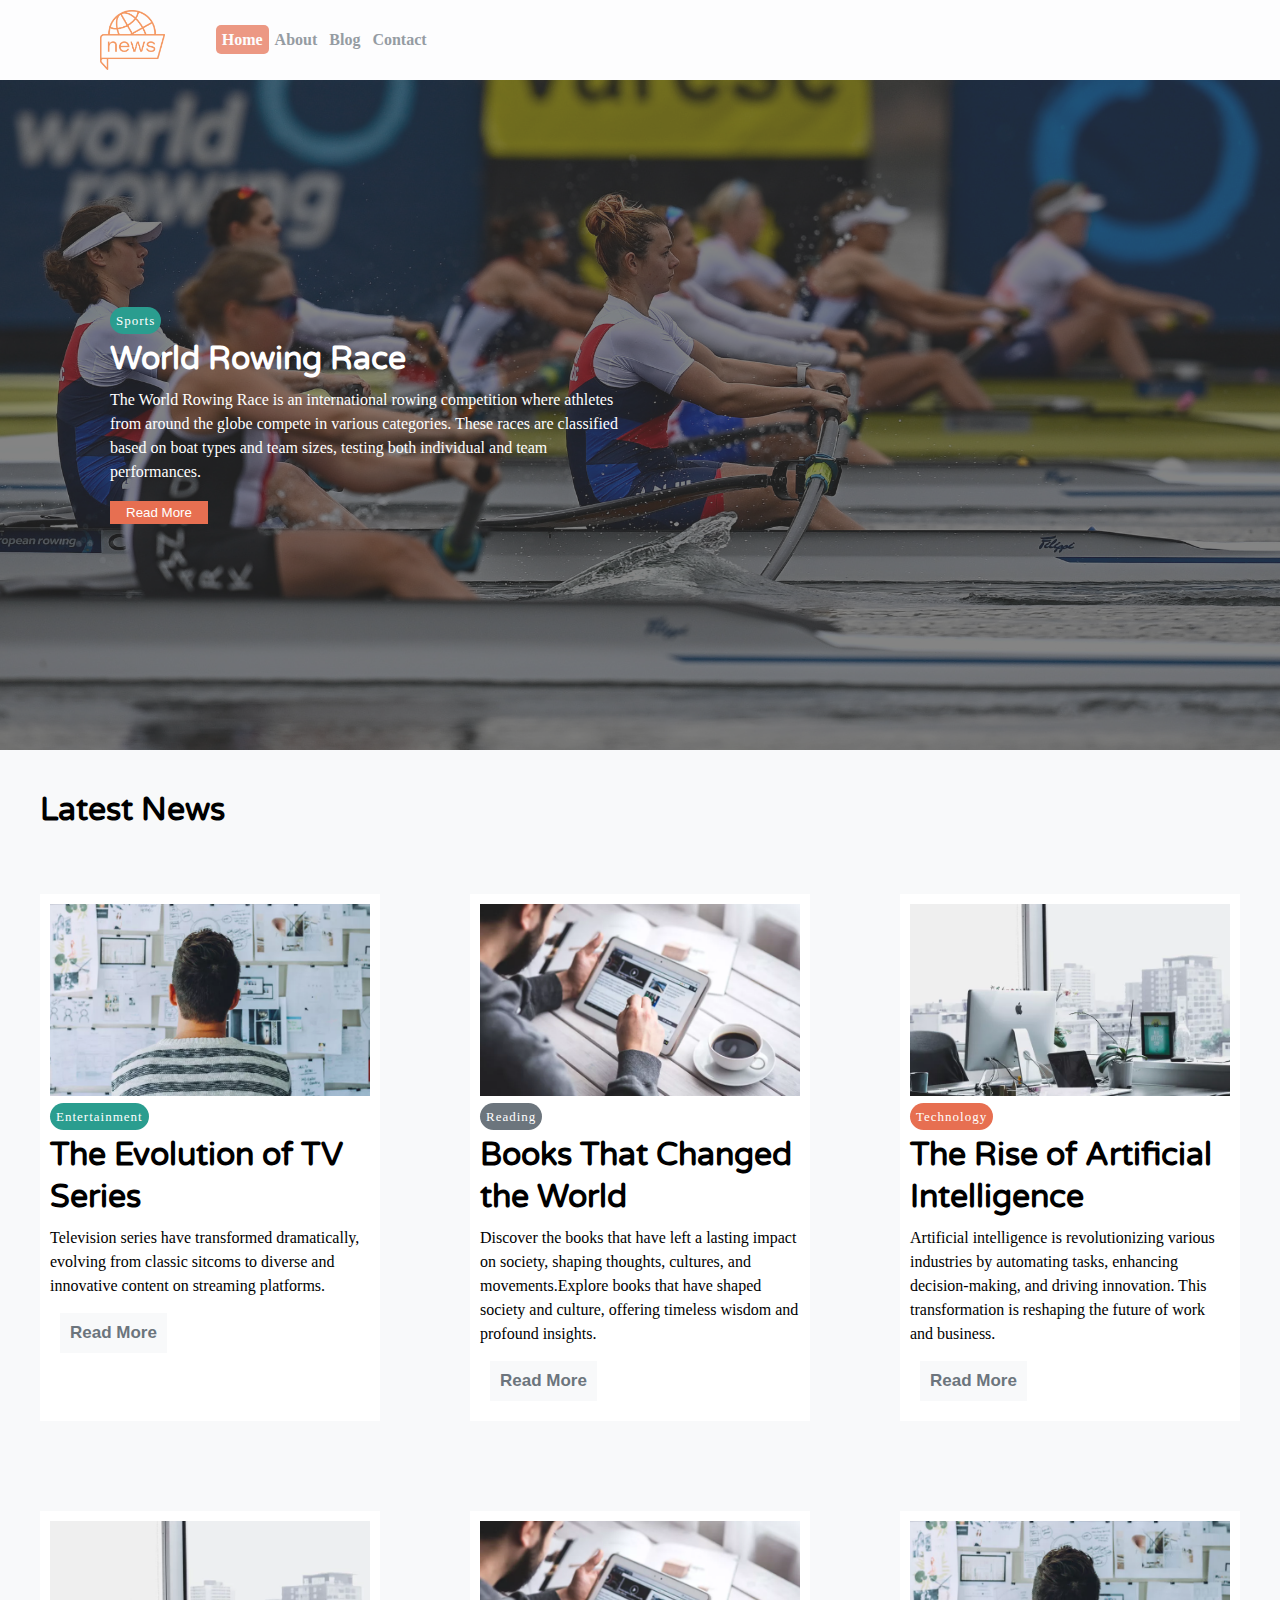
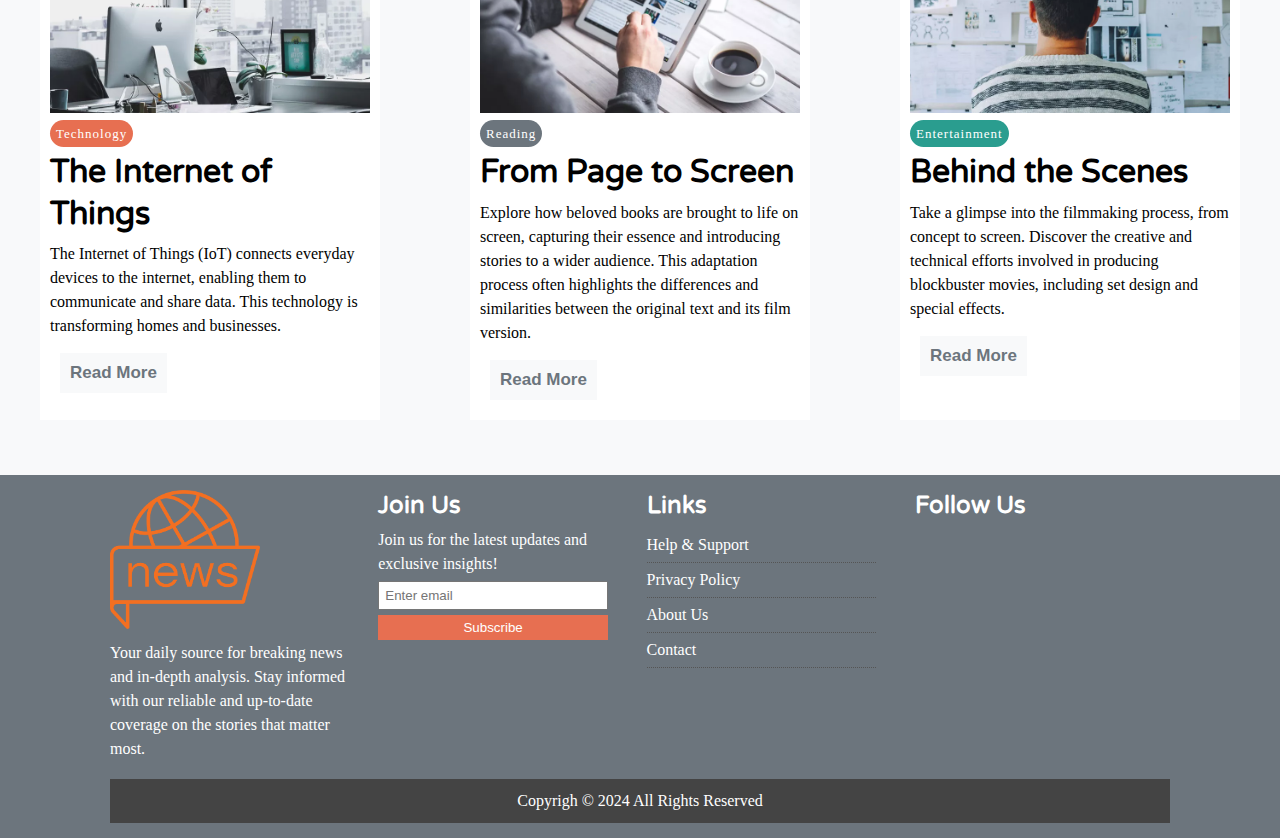
==== index.html @ d34149ab "article-books.html oluşturuldu ve content girildi." ====
<!DOCTYPE html>
<html lang="en">
<head>
    <meta charset="UTF-8">
    <meta name="viewport" content="width=device-width, initial-scale=1.0">
    <title>New Site</title>
    <link rel="stylesheet" href="css/style.css">
    <link rel="stylesheet" href="https://cdnjs.cloudflare.com/ajax/libs/font-awesome/6.6.0/css/all.min.css" integrity="sha512-Kc323vGBEqzTmouAECnVceyQqyqdsSiqLQISBL29aUW4U/M7pSPA/gEUZQqv1cwx4OnYxTxve5UMg5GT6L4JJg==" crossorigin="anonymous" referrerpolicy="no-referrer" />
    <link href="https://fonts.googleapis.com/css2?family=Lato&family=Varela+Round&display=swap" rel="stylesheet">
</head>
<body>
    <!--navbar-->
    <nav id="main-nav" class="nav">
       <div class="container">
        <img src="img/logo.png" alt="" class="logo">
        <ul>
            <li><a class="active"href="index.html">Home</a></li>
            <li><a href="about.html">About</a></li>
            <li><a href="blog.html">Blog</a></li>
            <li><a href="contact.html">Contact</a></li>
        </ul>
        <div class="social-icons">
            <a href="#"><i class="fab fa-facebook fa-2x"></i></a>
            <a href="#"><i class="fab fa-twitter fa-2x"></i></a>
            <a href="#"><i class="fab fa-instagram fa-2x"></i></a>
            <a href="#"><i class="fab fa-youtube fa-2x"></i></a>

        </div>
       </div>




    </nav>
    <!--header-->
    <header id="header">
        <div class="container">
            <div class="header-container">
                <div class="header-content">
                    <div class="category bg-secondary">Sports</div>
                    <h1>World Rowing Race</h1>
                    <p class="mb-4">The World Rowing Race is an international rowing competition where athletes from around the globe compete in various categories. These races are classified based on boat types and team sizes, testing both individual and team performances.</p>
                    <button class="btn btn-primary">Read More</button>
                </div>
               
            </div>
        </div>
    </header>

   <!--article-->
    <h1 class="article">Latest News</h1>
   <article id="article-grid" class="py-2">
    
        <div class="card">
            <div>
            <img src="img/img-1.webp" alt="">
            </div>
            <div class="category bg-secondary">Entertainment</div>
             <h1>The Evolution of TV Series</h1>
             <p>Television series have transformed dramatically, evolving from classic sitcoms to diverse and innovative content on streaming platforms.</p>
             <button class="btn btn-light"><a href="article-evolution.html">Read More</a></button>
        </div>
        <div class="card">
            <div>
            <img src="img/img-2.webp" alt="">
            </div>
            <div class="category bg-dark">Reading</div>
             <h1>Books That Changed the World</h1>
             <p>Discover the books that have left a lasting impact on society, shaping thoughts, cultures, and movements.Explore books that have shaped society and culture, offering timeless wisdom and profound insights.</p>
             <button class="btn btn-light"><a href="article-books.html">Read More</a></button>
        </div>
        <div class="card">
            <div>
            <img src="img/img-3.webp" alt="">
            </div>
            <div class="category bg-primary">Technology</div>
             <h1>The Rise of Artificial Intelligence</h1>
             <p>Artificial intelligence is revolutionizing various industries by automating tasks, enhancing decision-making, and driving innovation. This transformation is reshaping the future of work and business.</p>
             <button class="btn btn-light"><a href="article.html">Read More</a></button>
        </div>
        <div class="card">
            <div>
            <img src="img/img-3.webp" alt="">
            </div>
            <div class="category bg-primary">Technology</div>
             <h1>The Internet of Things</h1>
             <p>The Internet of Things (IoT) connects everyday devices to the internet, enabling them to communicate and share data. This technology is transforming homes and businesses.</p>
             <button class="btn btn-light"><a href="article.html">Read More</a></button>
        </div>
        <div class="card">
            <div>
            <img src="img/img-2.webp" alt="">
            </div>
            <div class="category bg-dark">Reading</div>
             <h1>From Page to Screen</h1>
             <p>Explore how beloved books are brought to life on screen, capturing their essence and introducing stories to a wider audience. This adaptation process often highlights the differences and similarities between the original text and its film version.</p>
             <button class="btn btn-light"><a href="article.html">Read More</a></button>
        </div>
        <div class="card">
            <div>
            <img src="img/img-1.webp" alt="">
            </div>
            <div class="category bg-secondary">Entertainment</div>
             <h1>Behind the Scenes</h1>
             <p>Take a glimpse into the filmmaking process, from concept to screen. Discover the creative and technical efforts involved in producing blockbuster movies, including set design and special effects.</p>
             <button class="btn btn-light"><a href="article.html">Read More</a></button>
        </div>
   </article>

   <!--footer-->
   <footer id="footer-grid" class="py-2">
    
    <div class="container footer-container">
        <div class="footer-logo">
        <img src="img/logo.png" alt="" class="logo">
        <p>Your daily source for breaking news and in-depth analysis. Stay informed with our reliable and up-to-date coverage on the stories that matter most.</p>
        </div>
        <div class="footer-form">
            <h2>Join Us</h2>
            <p>Join us for the latest updates and exclusive insights!</p>
            <input type="email" name="" id="" placeholder="Enter email">
            <input type="submit" value="Subscribe" class="btn btn-primary">
         </div>

         <div class="footer-links">
            <h2>Links</h2>
            <ul>
                <li><a href="#">Help & Support</a></li>
                <li><a href="#">Privacy Policy</a></li>
                <li><a href="#">About Us</a></li>
                <li><a href="#">Contact</a></li>
            </ul>
         </div>

         <div class="footer social-icons">
            <h2>Follow Us</h2>
            <a href="#"><i class="fab fa-facebook fa-2x"></i></a>
            <a href="#"><i class="fab fa-twitter fa-2x"></i></a>
            <a href="#"><i class="fab fa-instagram fa-2x"></i></a>
            <a href="#"><i class="fab fa-youtube fa-2x"></i></a>
         </div>

        <div class="copyrights">
            <p>Copyrigh &copy; 2024 All Rights Reserved</p>
        </div>
    </div>
    
   </footer>


   
</body>
</html>
---- css/style.css ----
:root {
    --primary-color:#e76f51;
    --secondary-color: #2a9d8f;
    --light-color:#f8f9fa;
    --dark-color: #6c757d;
    --max-width:1100px;
  
}
* {
    margin: 0;
    padding: 0;
    box-sizing: border-box;
    
}
html {
    font-size: 10px;

}
body {
    font-family: 'Lato' sans-serif;
    font-size: 1.6rem;
    line-height: 1.5;
    background-color: var(--light-color);

}

a {
    color: var(--dark-color);
    text-decoration: none;

}

ul {
    list-style: none;

}

img {
    width: 100%;
}
h1,h2,h3,h4,h5,h6 {
    font-family: 'Varela Round',sans-serif;
    margin-bottom: .7rem;
    line-height: 1.3;

}
p {
    margin: .5rem 0;


}

/* utils */

.container {
    max-width:var(--max-width);
    margin: 0 auto;
    padding: 0 2rem;


}

.btn {
    display: inline-block;
    border: none;
    background-color: var(--dark-color);
    color: #fff;
    padding: .4rem 1.6rem;
    text-align: center;
}

.btn-light {background-color: var(--light-color);}
.btn-dark {background-color: var(--dark-color);}
.btn-primary {background-color: var(--primary-color);}
.btn-secondary {background-color: var(--secondary-color);}

.btn:hover {
    opacity: 0.7;

}

.btn-block {
    display: block;
    width: 100%;
    text-align: center;

}

.bg-primary {background-color: var(--primary-color); color: #fff;}
.bg-light {background-color: var(--light-color); color: var(--dark-color);}
.bg-dark {background-color: var(--dark-color); color:#fff;}
.bg-secondary {background-color: var(--secondary-color); color: #fff;}


.p-1 {padding: 0.5rem;}
.p-2 {padding: 0.6rem;}
.p-3 {padding: 0.8rem;}
.p-4 { padding: 1rem;}

.pt-1 {padding-top: 0.5rem;}
.pt-2 {padding-top: 0.6rem;}
.pt-3 {padding-top: 0.8rem;}
.pt-4 {padding-top: 1rem;}

.py-1 {padding-top: 0.5rem; padding-bottom: 0.5rem;}
.py-2 {padding-top: 1.5rem; padding-bottom: 1.5rem;}

.px-1 {padding-right: 0.5rem; padding-left: 0.5rem;}
.px-2 {padding-right: 0.6rem; padding-left: 0.6rem;}

.m-1 {margin: 0.5rem;}
.m-2 {margin: 0.6rem;}
.m-3 {margin: 0.8rem;}
.m-4 {margin: 1rem;}

.mb-1 {margin-bottom: 0.5rem;}
.mb-2 {margin-bottom: 0.6rem;}
.mb-3 {margin-bottom: 0.8rem;}
.mb-4 {margin-bottom: 1.6rem;}

.card {
    background-color: #fff;
   padding: 1rem;
}

.card-primary {
    background-color: var(--primary-color);
    padding: 1rem;

}

.category {
    display: inline-block;
    color: #fff;
    font-size: 1.3rem;
    letter-spacing: 1px;
    padding: .4rem .6rem;
    border-radius: 15px;
    margin-bottom: .5rem;

}

/* navbar */

#main-nav {
    background-color: #fff;
    opacity: 0.7;
    position: sticky;
    top: 0;
    z-index: 3;
}

#main-nav .container {
    display: grid;
    grid-template-columns: 0.6fr 3fr 2fr;
    padding: 1rem;
    align-items: center;

   

}
#main-nav .logo {
    width: 65px;
    
}
#main-nav ul {
    display: flex;
    justify-self: start;

}
#main-nav .social-icons {
    justify-self: end;
    
}
#main-nav .social-icons a {
    padding: 1rem;
    color: var(--primary-color);
}
#main-nav .social-icons a:hover {
    transition: 0.5s;
    opacity: 0.7;
}

#main-nav ul li a {
    padding: 0.6rem;
    font-weight: bold;
    

}
#main-nav ul li a:hover {
    background-color: var(--light-color);
    color: var(--dark-color);
    transition: 0.5s;

    
    
}

#main-nav ul li a.active {
    background-color: var(--primary-color);
    color: #fff;
    border-radius: 5px;

}

/* header */

#header {
    color: #fff;
    background: #333;
    padding: 2rem;
    position: relative;
}
#header::before {
    content:'';
    background: url('../img/rowing.jpeg') no-repeat center center/cover;
    position: absolute;
    top: 0;
    left: 0;
    width: 100%;
    height: 100%;
    opacity: 0.4;

}
#header .header-container {
    height: 70vh;
    display: grid;
    grid-template-columns: repeat(2,1fr);
    align-items: center;
   


}

#header .header-content {
    z-index: 2;
}

#article-grid {
    display: grid;
    grid-template-columns: repeat(3,0.5fr);
    gap: 1rem;
    
    
}

#article-grid .card {
   
   margin: 4rem;
    
}

.article {
    margin-top: 4rem;
    margin-left: 4rem;
 }

#article-grid .btn {
    font-weight: bold;
    font-size: 17px;
    margin: 1rem;
    padding: 1rem;
}

/*footer */

#footer-grid {
    background-color: var(--dark-color);
    color: #fff;

}

#footer-grid img {
    width: 150px;
}

#footer-grid a {
    color: #fff;
}

#footer-grid .footer-container {
    display: grid;
    grid-template-columns: repeat(4,1fr);
    gap: 1.3rem;

}
#footer-grid .footer-container >*:last-child{
   background-color: #444;
   grid-column: 1 /span 4;
   padding: .5rem;
   text-align: center;


   

}

#footer-grid .footer-container input[type='email'] {
    width: 90%;
    padding: .5rem;
    margin-bottom: .5rem;
}

#footer-grid .footer-container input[type='submit'] {
    width: 90%;
    padding: .5rem;
    margin-bottom: .5rem;
}


#footer-grid .footer-container ul li {
    width: 90%;
    padding: .5rem 0;
    border-bottom: 1px dotted #555 ;
}

#footer-grid .footer-container ul li a:hover{
    color: var(--primary-color);
}


#footer-grid .social-icons a {
    padding: 1rem;
    color: var(--light-color);
}
#footer-grid .social-icons a:hover {
    transition: 0.5s;
    opacity: 0.7;
}

/* articel.html */

#article .container {
    display: grid;
    grid-template-columns: 5fr 2fr;
    gap: 1.3rem;
    background-color: var(--light-color);

}
#article .container h1 {
    font-weight: bold;
    font-size: 35px;
    font-family: 'Segoe UI', Tahoma, Geneva, Verdana, sans-serif;
}
#article .container h2 {
    font-weight: bold;
    font-size: 25px;
    font-family: 'Segoe UI', Tahoma, Geneva, Verdana, sans-serif;
}

#article .container .join {
    background-color: var(--secondary-color);
    color: #fff;
    padding: 1.5rem;
}

#article .container .join .btn {
     width: 92%;
     margin: 1rem;
     height: 30px;
     cursor: pointer;
     

}
#article .container .categories {
    background-color: #fff;
    
    
}
#article .container .categories li {
    border-bottom: 1px dotted #555;
    padding: 1rem;
}
#article .container .content {
    background-color: #fff;
}

#article .meta {
    background-color: gainsboro;
  color: var(--dark-color);
    font-weight: bold;
    font-size: 15px;
font-family:Verdana, Geneva, Tahoma, sans-serif;
margin-top: 1.5rem;

 }
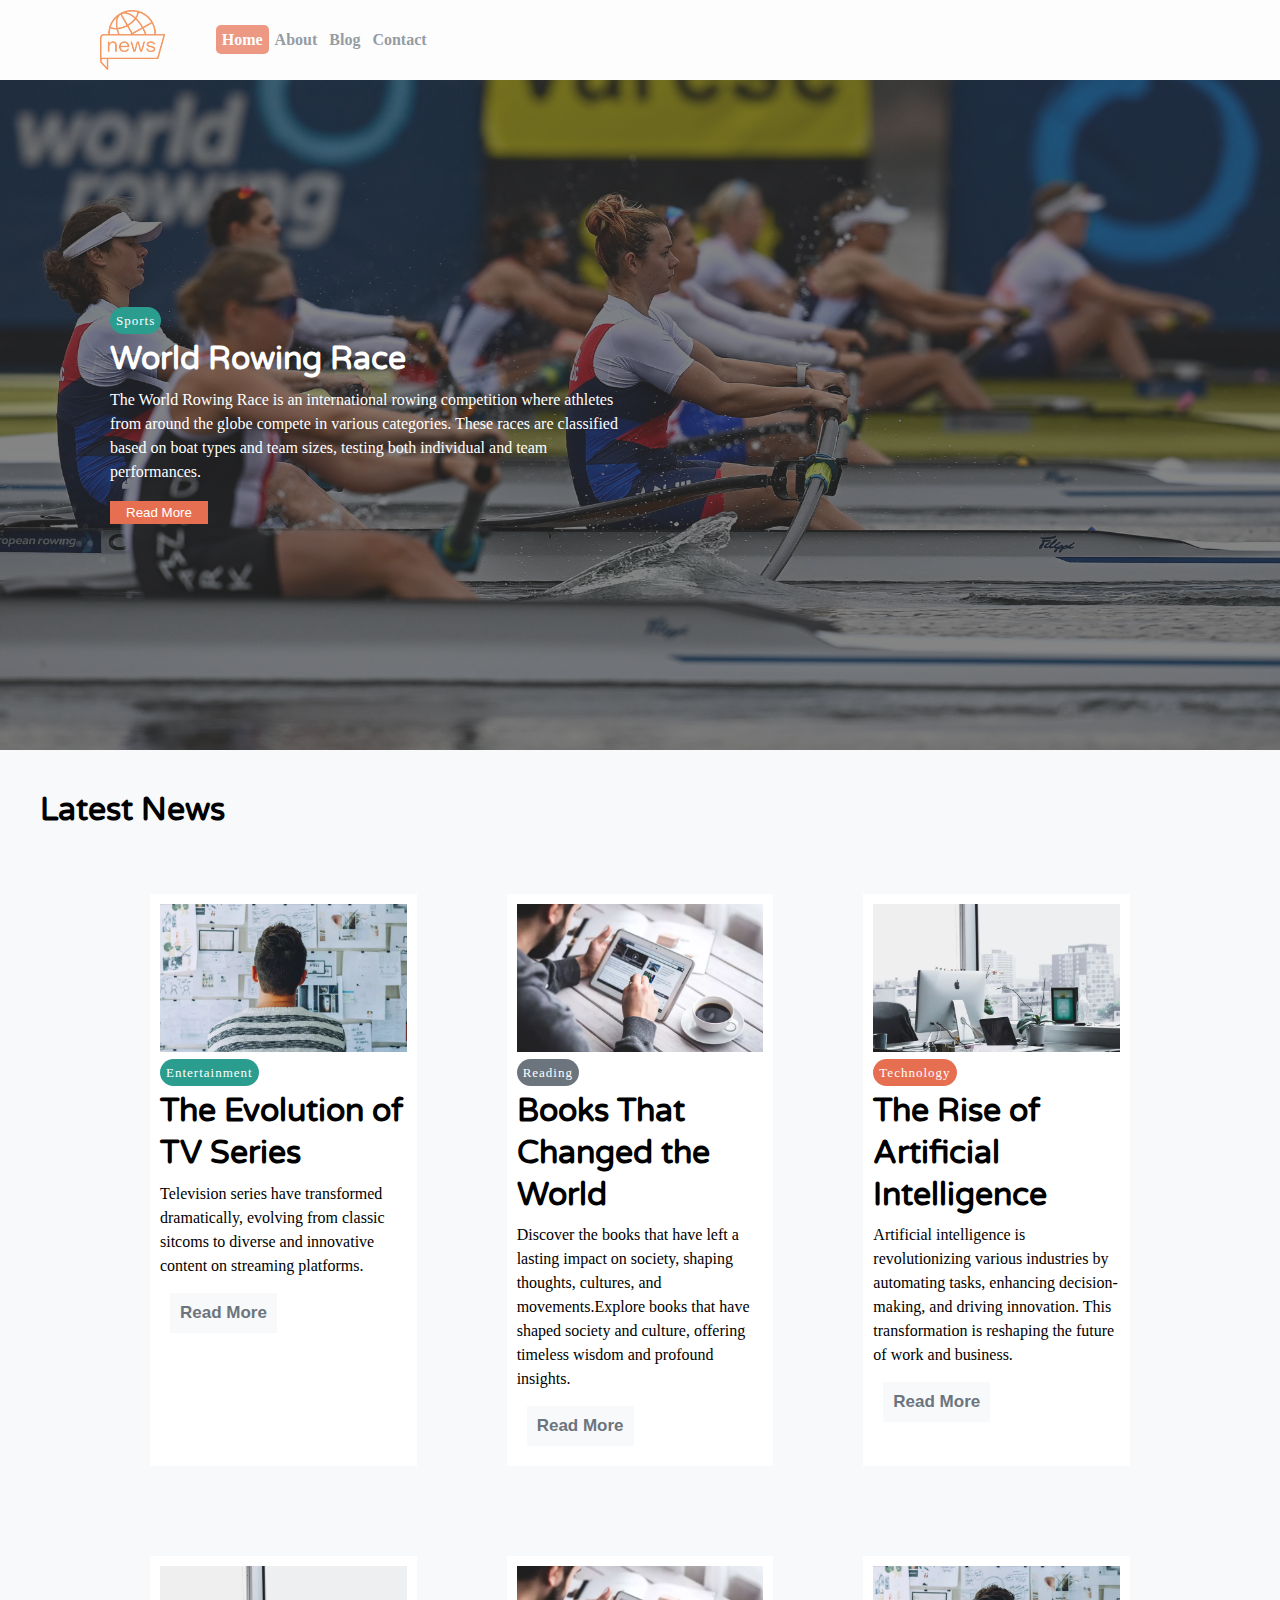
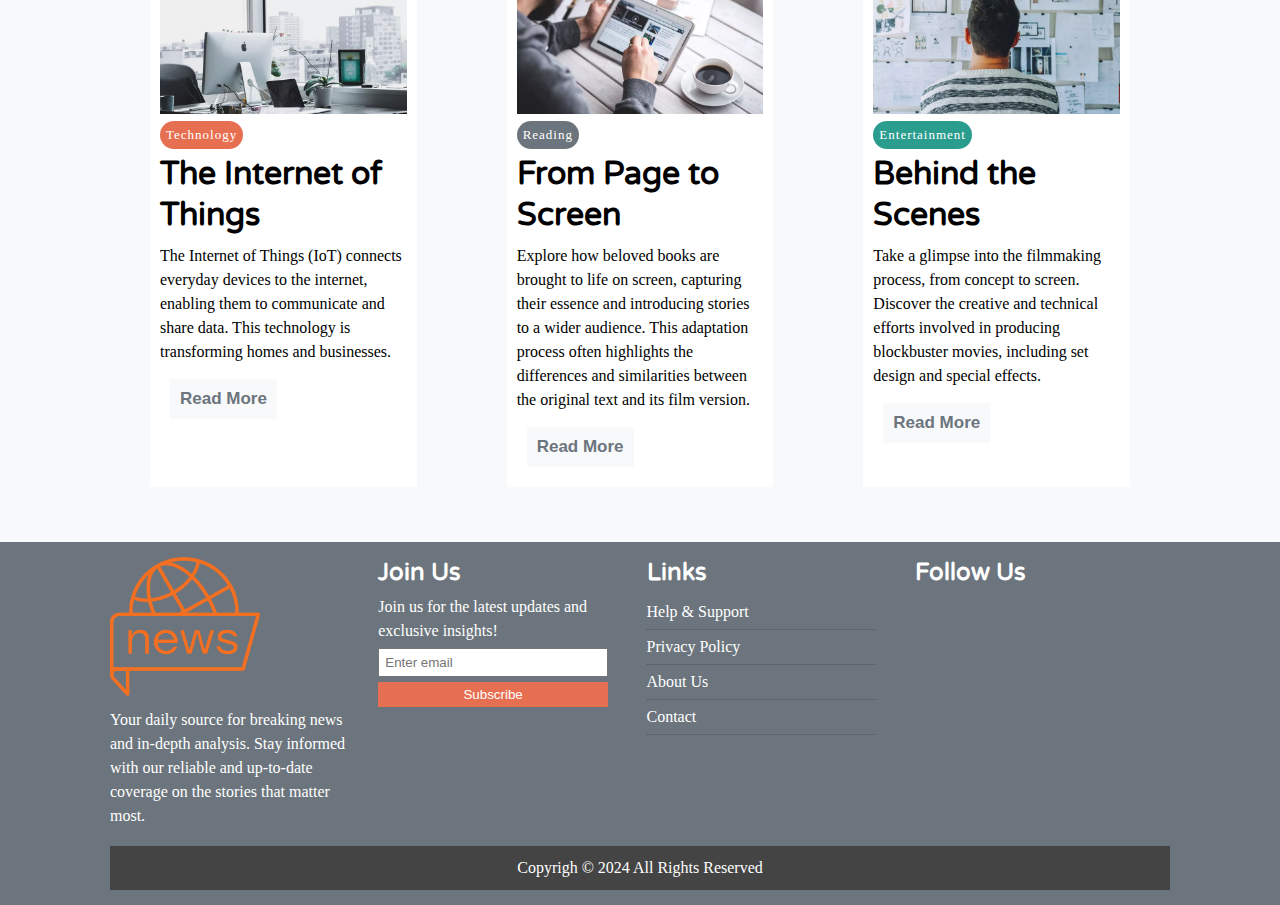
==== commit 0cc1a092: "media query için index.html articles divleri değiştirildi mobil görüntü kazanıldı." ====
--- a/index.html
+++ b/index.html
@@ -7,6 +7,7 @@
     <link rel="stylesheet" href="css/style.css">
     <link rel="stylesheet" href="https://cdnjs.cloudflare.com/ajax/libs/font-awesome/6.6.0/css/all.min.css" integrity="sha512-Kc323vGBEqzTmouAECnVceyQqyqdsSiqLQISBL29aUW4U/M7pSPA/gEUZQqv1cwx4OnYxTxve5UMg5GT6L4JJg==" crossorigin="anonymous" referrerpolicy="no-referrer" />
     <link href="https://fonts.googleapis.com/css2?family=Lato&family=Varela+Round&display=swap" rel="stylesheet">
+    <link rel="stylesheet" href="css/mobile.css" media="screen and (max-width:768px)">
 </head>
 <body>
     <!--navbar-->
@@ -50,6 +51,10 @@
    <!--article-->
     <h1 class="article">Latest News</h1>
    <article id="article-grid" class="py-2">
+    <div class="container">
+        <div class="articles-container">
+   
+    
     
         <div class="card">
             <div>
@@ -76,7 +81,7 @@
             <div class="category bg-primary">Technology</div>
              <h1>The Rise of Artificial Intelligence</h1>
              <p>Artificial intelligence is revolutionizing various industries by automating tasks, enhancing decision-making, and driving innovation. This transformation is reshaping the future of work and business.</p>
-             <button class="btn btn-light"><a href="article.html">Read More</a></button>
+             <button class="btn btn-light"><a href="article-ai.html">Read More</a></button>
         </div>
         <div class="card">
             <div>
@@ -85,7 +90,7 @@
             <div class="category bg-primary">Technology</div>
              <h1>The Internet of Things</h1>
              <p>The Internet of Things (IoT) connects everyday devices to the internet, enabling them to communicate and share data. This technology is transforming homes and businesses.</p>
-             <button class="btn btn-light"><a href="article.html">Read More</a></button>
+             <button class="btn btn-light"><a href="article-iot.html">Read More</a></button>
         </div>
         <div class="card">
             <div>
@@ -94,7 +99,7 @@
             <div class="category bg-dark">Reading</div>
              <h1>From Page to Screen</h1>
              <p>Explore how beloved books are brought to life on screen, capturing their essence and introducing stories to a wider audience. This adaptation process often highlights the differences and similarities between the original text and its film version.</p>
-             <button class="btn btn-light"><a href="article.html">Read More</a></button>
+             <button class="btn btn-light"><a href="article-fromtoscreen.html">Read More</a></button>
         </div>
         <div class="card">
             <div>
@@ -103,8 +108,12 @@
             <div class="category bg-secondary">Entertainment</div>
              <h1>Behind the Scenes</h1>
              <p>Take a glimpse into the filmmaking process, from concept to screen. Discover the creative and technical efforts involved in producing blockbuster movies, including set design and special effects.</p>
-             <button class="btn btn-light"><a href="article.html">Read More</a></button>
+             <button class="btn btn-light"><a href="article-behind.html">Read More</a></button>
         </div>
+        </div>
+        </div>
+        
+        
    </article>
 
    <!--footer-->
--- a/css/style.css
+++ b/css/style.css
@@ -236,7 +236,7 @@
     z-index: 2;
 }
 
-#article-grid {
+#article-grid .articles-container{
     display: grid;
     grid-template-columns: repeat(3,0.5fr);
     gap: 1rem;
--- a/css/mobile.css
+++ b/css/mobile.css
@@ -0,0 +1,40 @@
+#main-nav .social-icons{
+display: none;
+}
+
+#main-nav .container {
+    grid-template-columns: 1fr;
+    gap:1.2rem;
+
+}
+#main-nav ul li {
+    margin: 1.2rem;
+}
+
+
+#main-nav ul, img {
+    justify-self: center;
+
+}
+
+
+
+#article-grid .articles-container{
+    grid-template-columns: repeat(2,1fr);
+  
+    
+    
+}
+
+@media (max-width: 600px) {
+    #header .header-container {
+        grid-template-columns: 1fr;
+    }
+    #article-grid .articles-container{
+        grid-template-columns: 1fr;
+      
+        
+        
+    }
+}
+
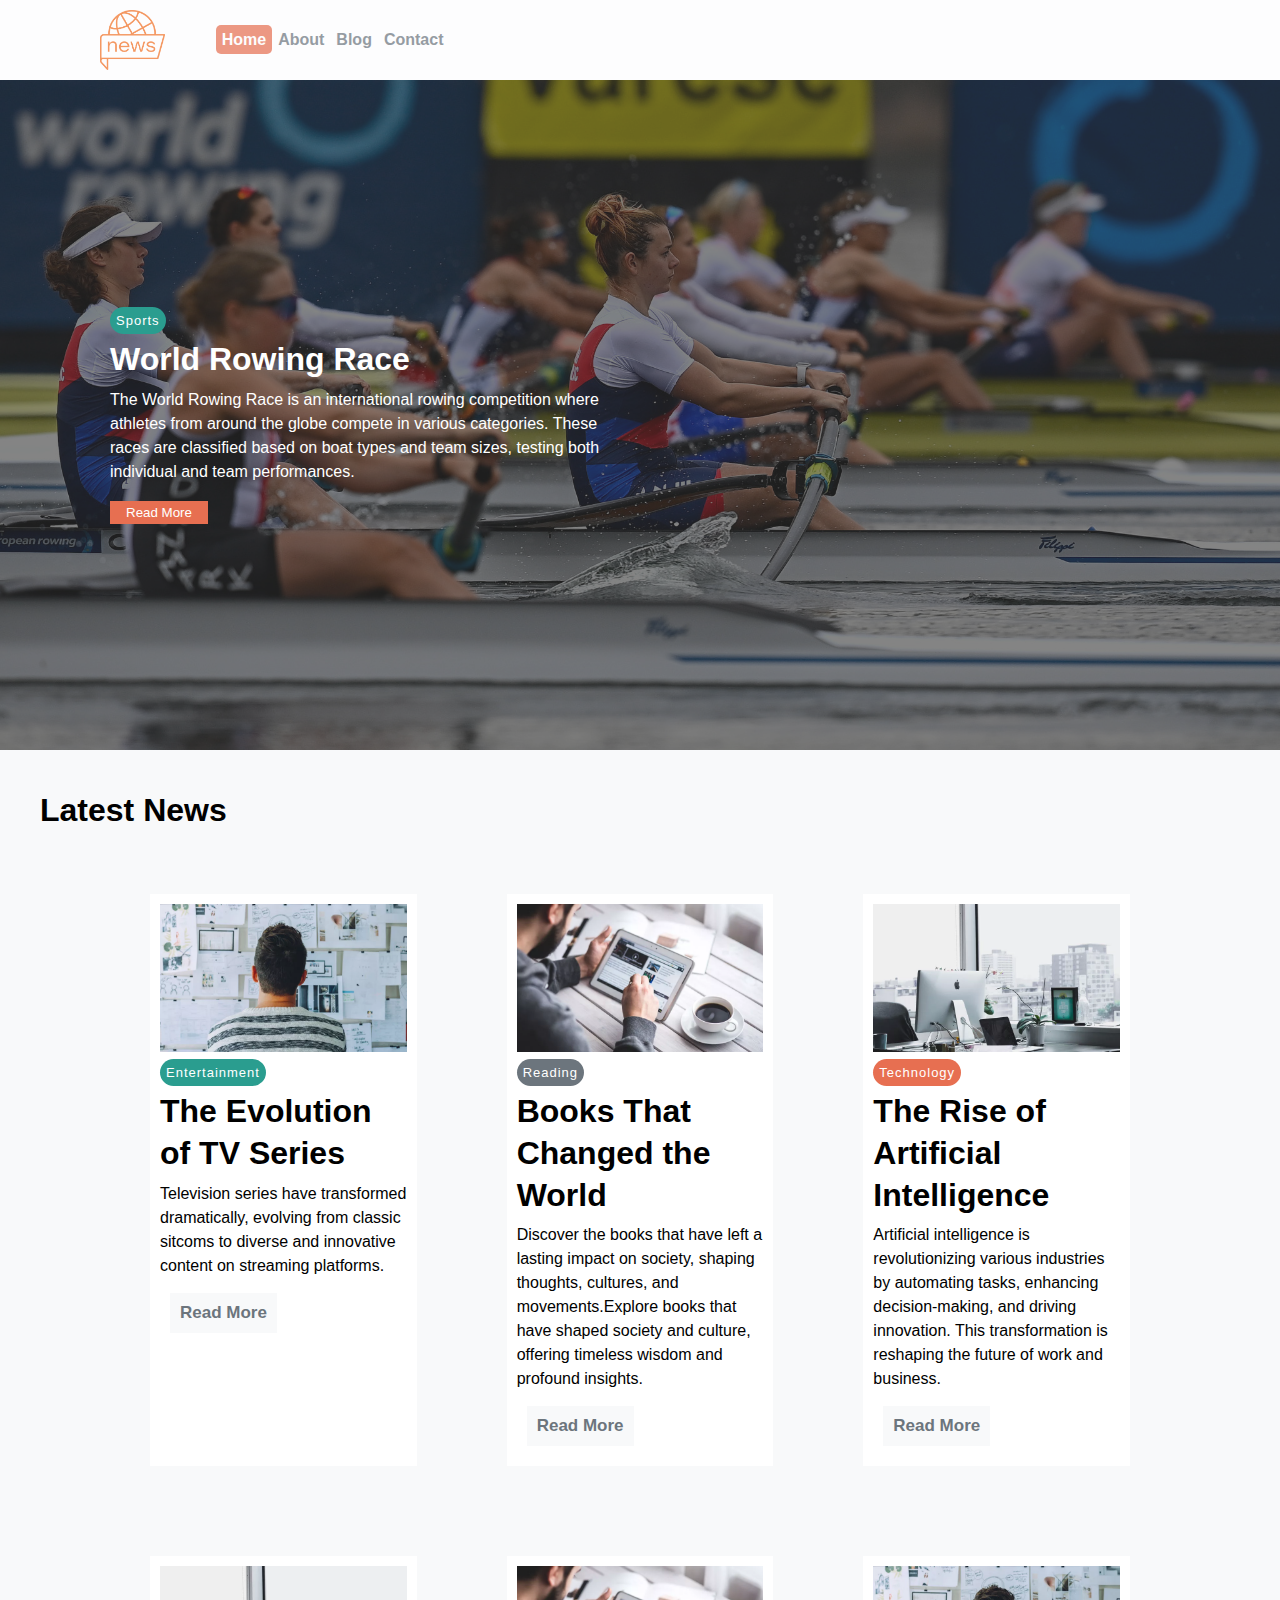
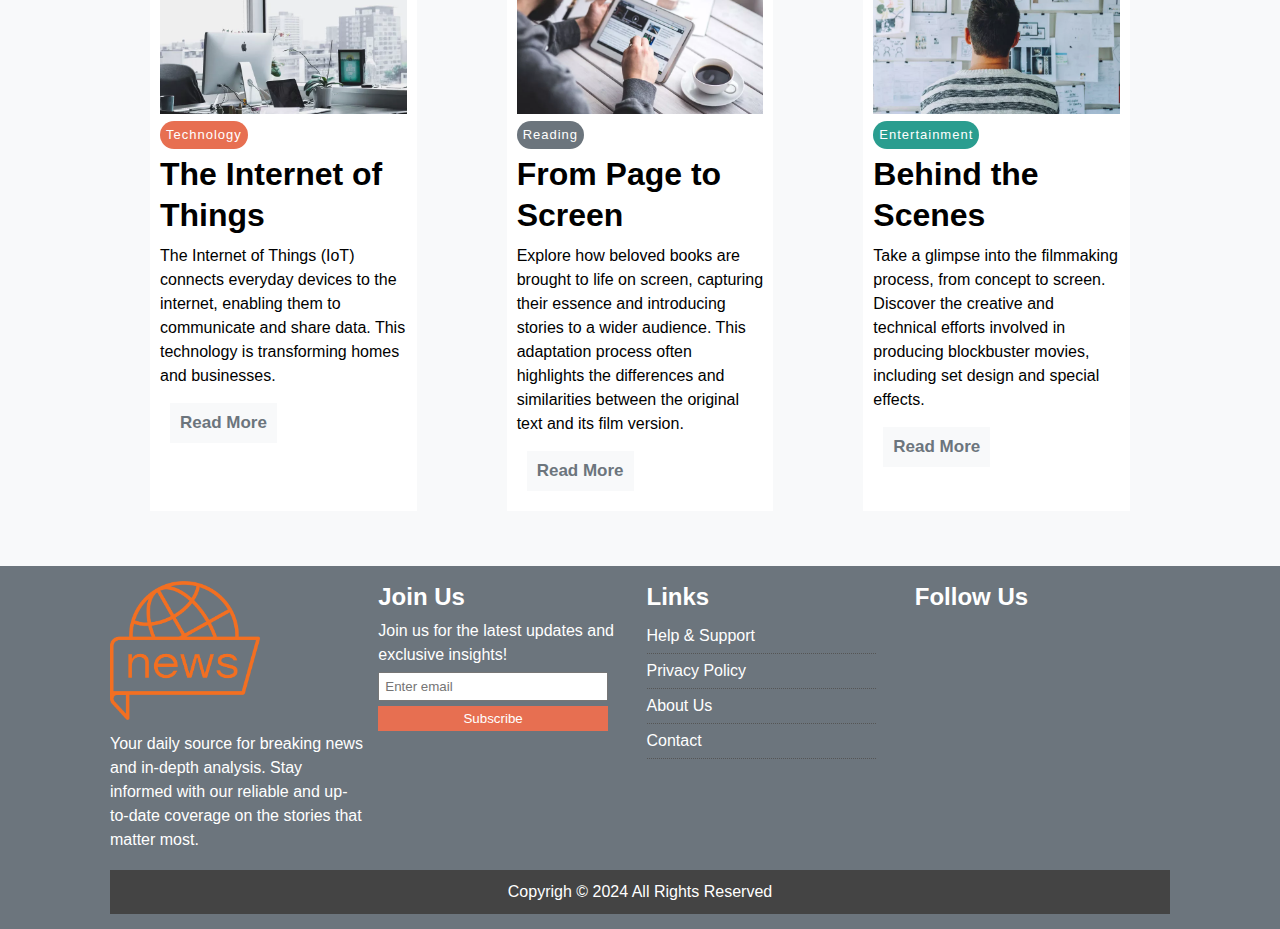
==== commit f50f5f15: "font-family silindi." ====
--- a/index.html
+++ b/index.html
@@ -6,7 +6,7 @@
     <title>New Site</title>
     <link rel="stylesheet" href="css/style.css">
     <link rel="stylesheet" href="https://cdnjs.cloudflare.com/ajax/libs/font-awesome/6.6.0/css/all.min.css" integrity="sha512-Kc323vGBEqzTmouAECnVceyQqyqdsSiqLQISBL29aUW4U/M7pSPA/gEUZQqv1cwx4OnYxTxve5UMg5GT6L4JJg==" crossorigin="anonymous" referrerpolicy="no-referrer" />
-    <link href="https://fonts.googleapis.com/css2?family=Lato&family=Varela+Round&display=swap" rel="stylesheet">
+   
     <link rel="stylesheet" href="css/mobile.css" media="screen and (max-width:768px)">
 </head>
 <body>
--- a/css/style.css
+++ b/css/style.css
@@ -17,7 +17,7 @@
 
 }
 body {
-    font-family: 'Lato' sans-serif;
+    font-family:Verdana, Geneva, Tahoma, sans-serif;
     font-size: 1.6rem;
     line-height: 1.5;
     background-color: var(--light-color);
@@ -385,6 +385,10 @@
 
  }
 
-
-
-
+ h1,h2,h3,h4,h5,h6, p {
+    font-family: Verdana, Geneva, Tahoma, sans-serif;
+ }
+
+
+
+
--- a/css/mobile.css
+++ b/css/mobile.css
@@ -36,5 +36,21 @@
         
         
     }
+    #footer-grid .footer-container {
+        
+        grid-template-columns: 1fr;
+        
+    
+    }
+    #footer-grid .footer-container >*:last-child {
+        
+       grid-column: 1;
+    
+    }
+    #footer-grid .footer-container >* {
+        border-bottom: 1px dotted #444;
+        padding-bottom: 1rem;
+
+    }
 }
 
